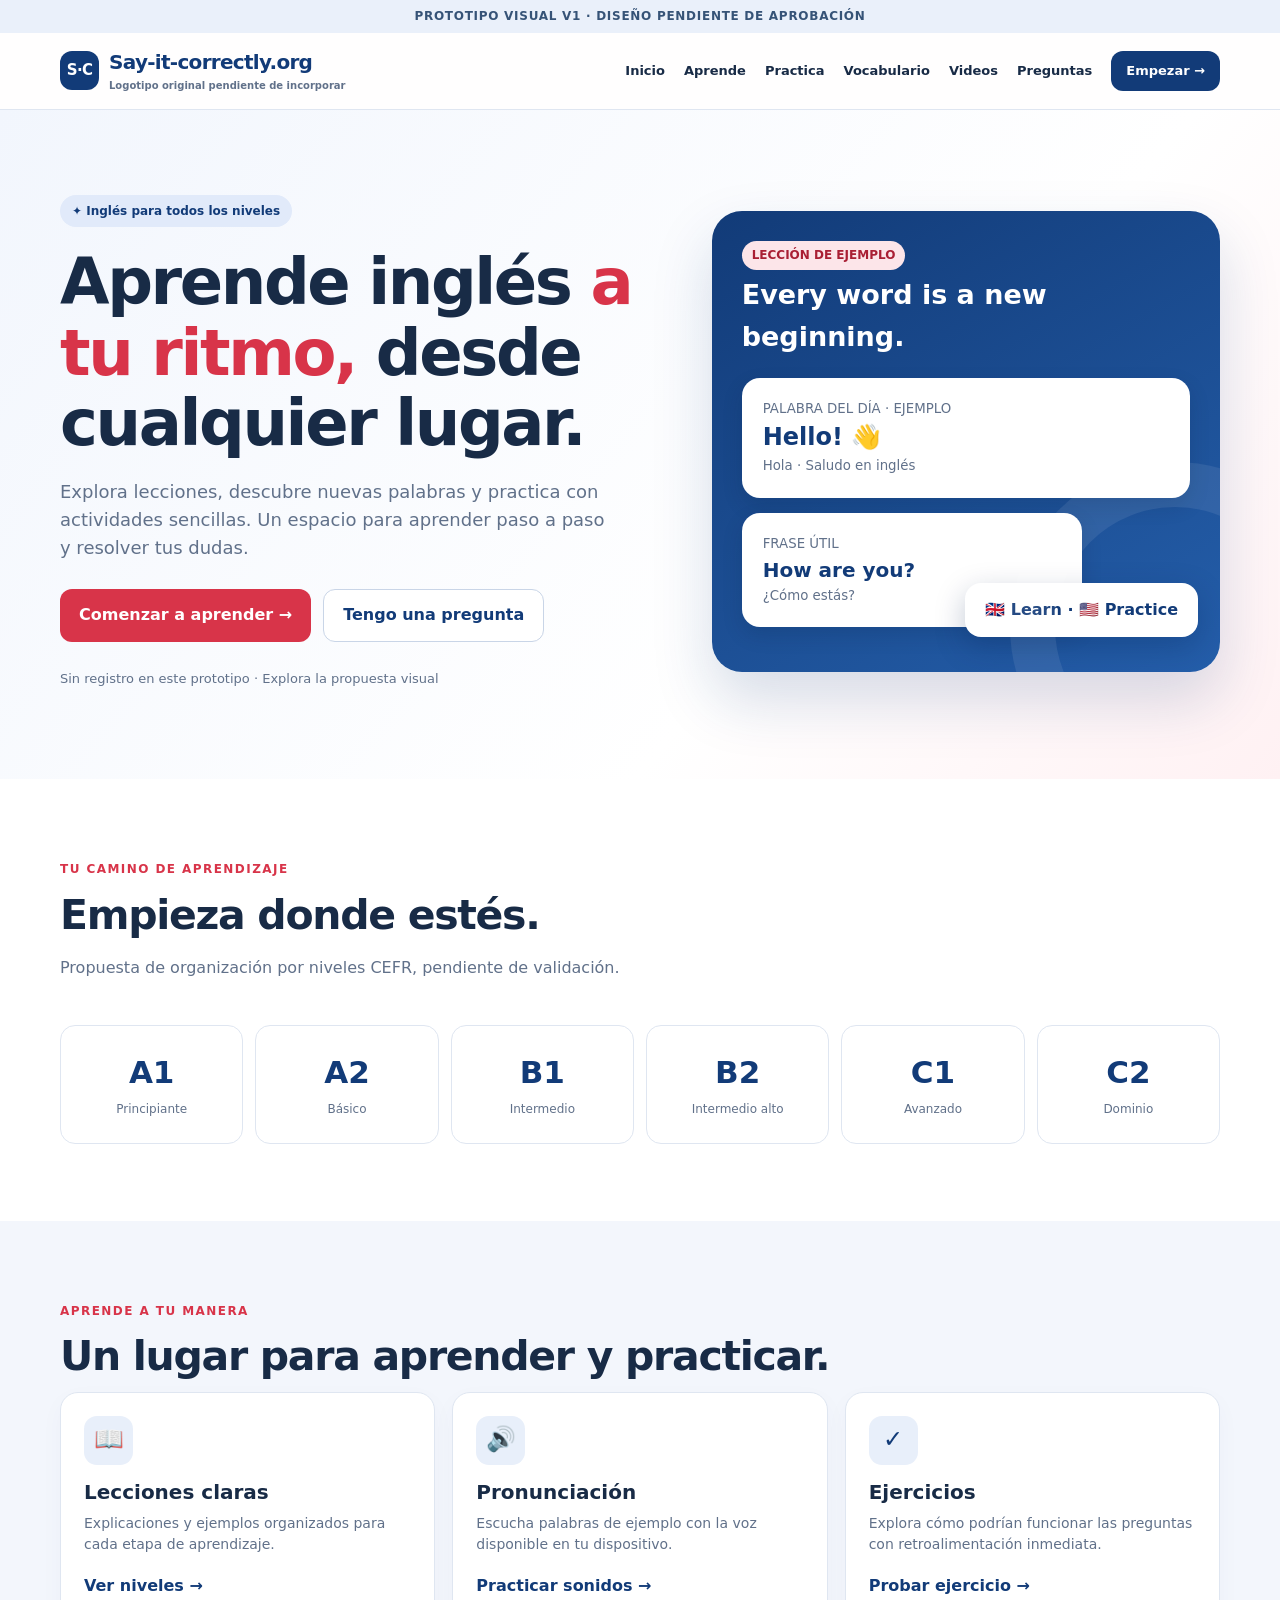
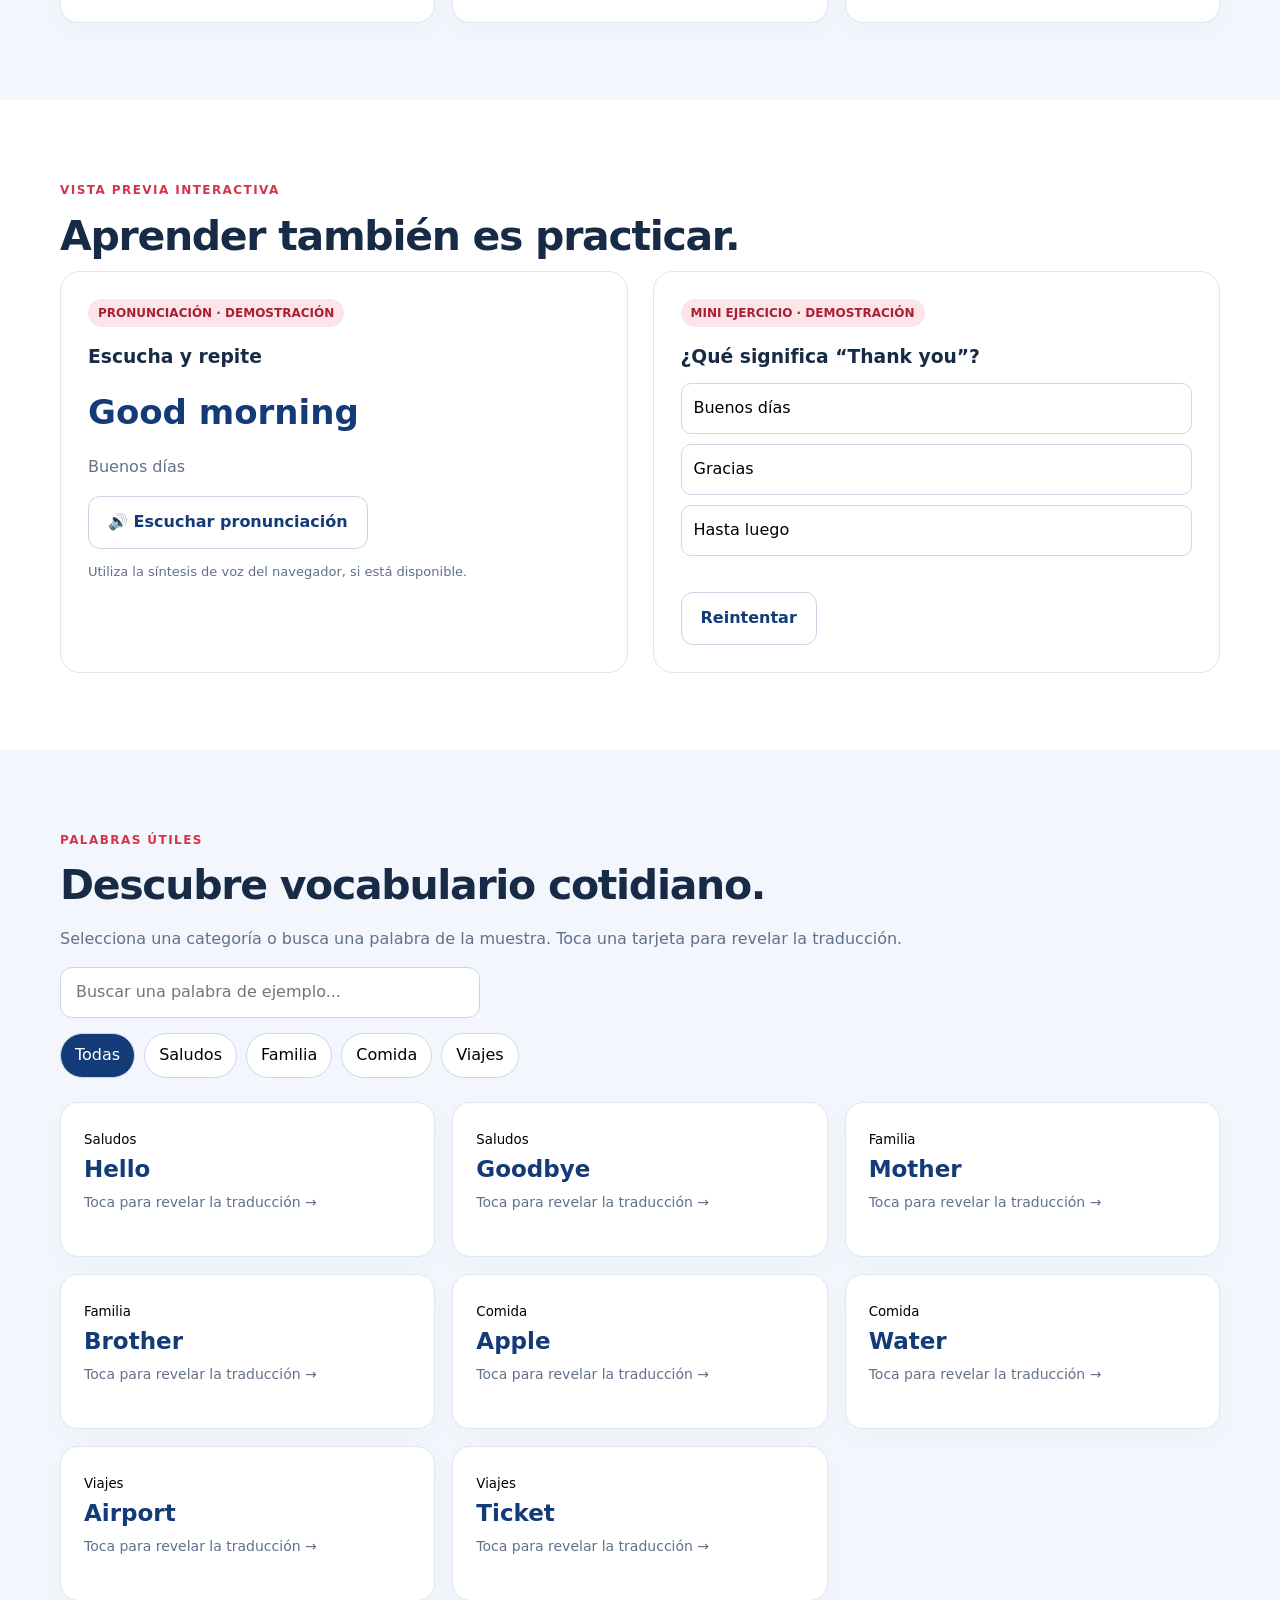
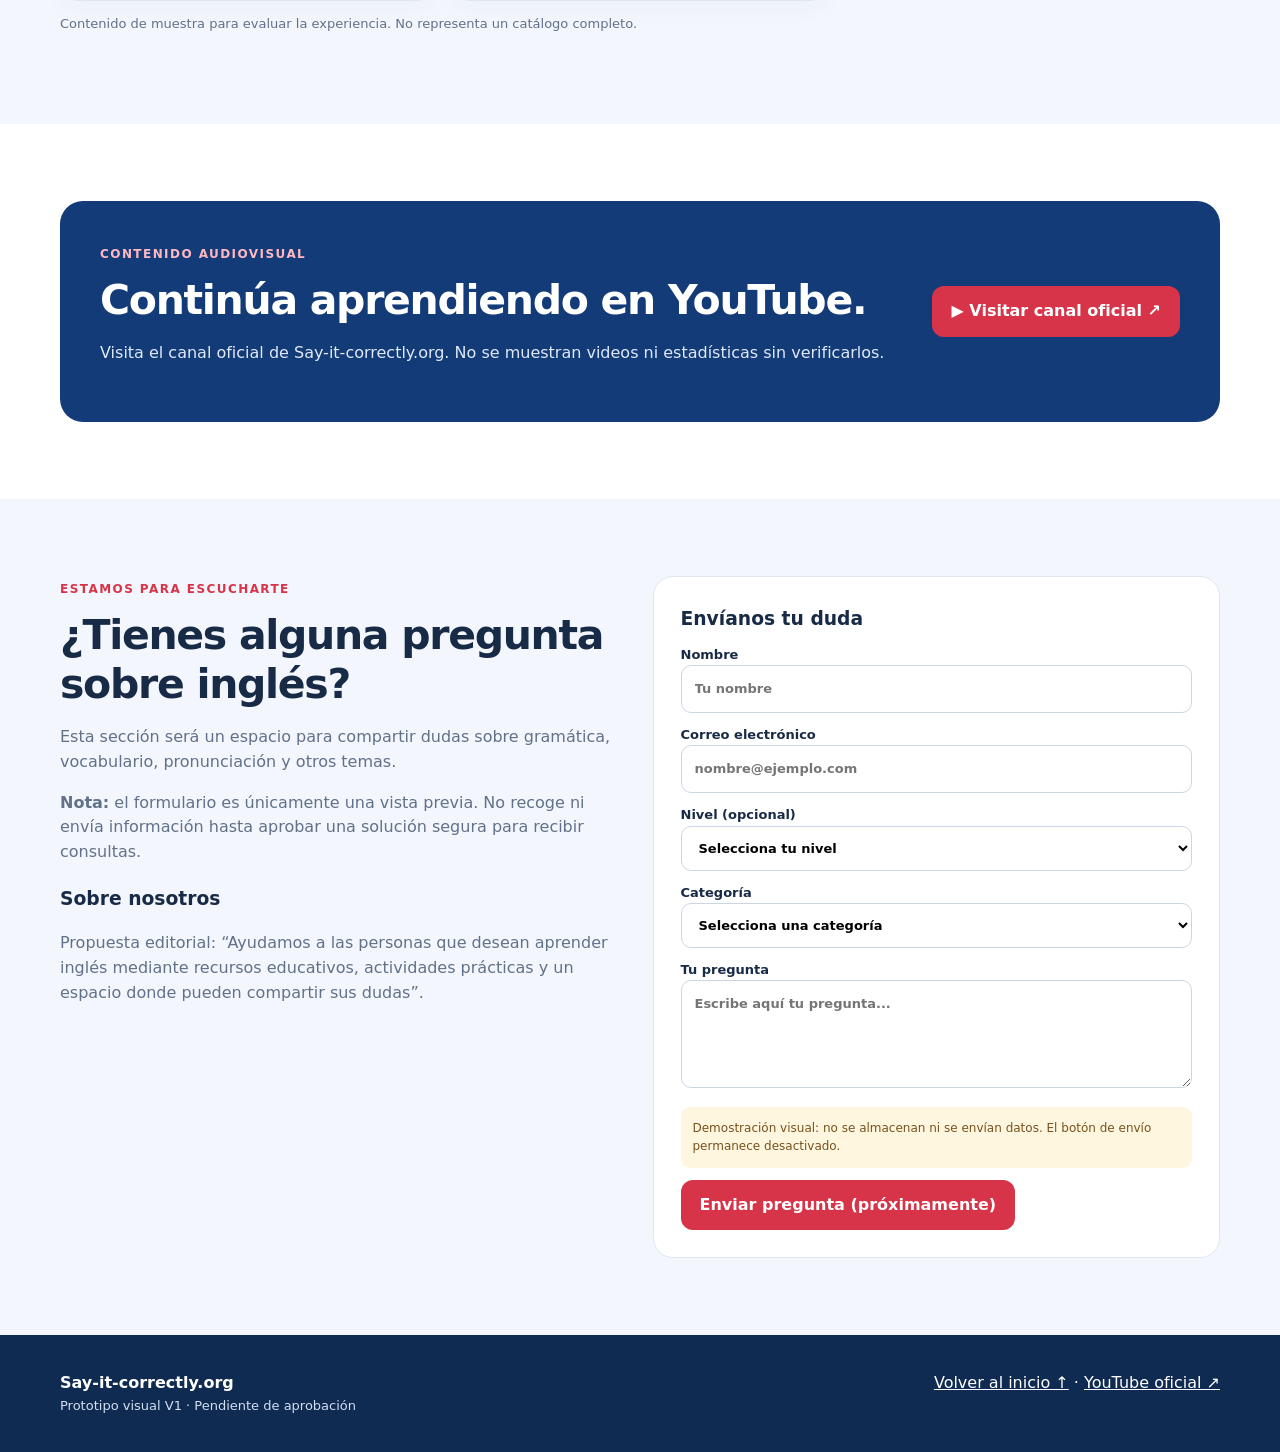
==== index.html @ 3b8f2fa4 "Propuesta PgWeb" ====
<!doctype html><html lang="es"><head><meta charset="utf-8"><meta name="viewport" content="width=device-width, initial-scale=1"><meta name="theme-color" content="#123b78"><title>Say-it-correctly.org | Propuesta visual V1</title><style>
:root{--blue:#123b78;--red:#d83449;--ink:#182b46;--muted:#61718a;--bg:#f3f6fc;--line:#dfe6f1}*{box-sizing:border-box}html{scroll-behavior:smooth}body{margin:0;font:16px/1.55 system-ui,-apple-system,Segoe UI,sans-serif;color:var(--ink);background:white}a{color:inherit}button,input,select,textarea{font:inherit}button,a,input,textarea,select{outline-offset:3px}.wrap{width:min(1160px,calc(100% - 36px));margin:auto}.top{background:#eaf0fa;color:#365377;text-align:center;padding:7px;font-size:12px;font-weight:700;letter-spacing:.06em}.header{position:sticky;top:0;background:#fffefef5;backdrop-filter:blur(14px);border-bottom:1px solid var(--line);z-index:20}.nav{display:flex;align-items:center;justify-content:space-between;gap:18px;min-height:76px}.brand{display:flex;align-items:center;gap:10px;text-decoration:none;font-size:20px;font-weight:850;color:var(--blue);letter-spacing:-.7px}.brandmark{width:39px;height:39px;background:var(--blue);border-radius:12px;color:white;display:grid;place-items:center;font-weight:900;font-size:15px}.brand small{display:block;font-size:10px;font-weight:600;color:var(--muted);letter-spacing:0}.links{display:flex;align-items:center;gap:19px}.links a{text-decoration:none;font-size:13px;font-weight:650}.links a:hover{color:var(--red)}.btn{display:inline-flex;justify-content:center;align-items:center;gap:8px;border:0;border-radius:12px;padding:13px 19px;font-weight:750;text-decoration:none;cursor:pointer;transition:transform .15s}.btn:hover{transform:translateY(-2px)}.primary{background:var(--red);color:#fff}.secondary{background:#fff;color:var(--blue);border:1px solid #c9d5e7}.navbtn{background:var(--blue);color:white;font-size:13px;padding:10px 15px}.menu{display:none;background:transparent;border:1px solid var(--line);border-radius:10px;padding:8px 12px}.hero{background:linear-gradient(130deg,#f2f6fd 0%,#fff 65%,#fff1f3 100%);padding:85px 0 90px}.hero-grid{display:grid;grid-template-columns:1.08fr .92fr;gap:55px;align-items:center}.eyebrow{display:inline-block;color:var(--blue);background:#e1eafa;padding:7px 12px;border-radius:100px;font-size:12px;font-weight:800}.hero h1{font-size:clamp(39px,5vw,65px);line-height:1.1;letter-spacing:-2.4px;margin:20px 0}.hero h1 span{color:var(--red)}.hero p{font-size:18px;color:var(--muted);max-width:550px}.actions{display:flex;gap:12px;flex-wrap:wrap;margin:27px 0}.tiny{color:var(--muted);font-size:13px}.illustration{position:relative;min-height:385px;background:linear-gradient(150deg,#123b78,#245eaa);border-radius:30px;padding:30px;box-shadow:0 28px 60px #123b782c;color:#fff;overflow:hidden}.illustration:after{content:'';position:absolute;width:240px;height:240px;border:45px solid #ffffff14;border-radius:50%;right:-120px;bottom:-120px}.illustration h2{font-size:27px;margin:4px 0 20px}.word{background:#fff;color:var(--ink);padding:21px;border-radius:18px;margin:15px 0;box-shadow:0 8px 20px #071a3526}.word b{font-size:24px;color:var(--blue)}.word small{display:block;color:var(--muted)}.pill{display:inline-block;background:#fce5e9;color:#a91f34;padding:5px 10px;border-radius:50px;font-size:12px;font-weight:800}.float{position:absolute;right:22px;bottom:35px;background:#fff;color:var(--blue);border-radius:16px;padding:15px 20px;font-weight:800;box-shadow:0 10px 30px #001e4e40}.section{padding:77px 0}.soft{background:var(--bg)}.section-head{display:flex;justify-content:space-between;gap:20px;align-items:end;margin-bottom:28px}.section h2{font-size:clamp(29px,3.5vw,41px);line-height:1.2;letter-spacing:-1.3px;margin:10px 0}.section p{color:var(--muted)}.kicker{color:var(--red);font-size:12px;letter-spacing:.12em;font-weight:850;text-transform:uppercase}.grid{display:grid;grid-template-columns:repeat(3,1fr);gap:17px}.card{background:#fff;border:1px solid var(--line);border-radius:18px;padding:23px;box-shadow:0 8px 25px #123b7808}.card h3{margin:12px 0 5px;font-size:20px}.card p{font-size:14px;margin:5px 0 18px}.icon{display:grid;place-items:center;background:#e8effa;color:var(--blue);font-size:24px;width:49px;height:49px;border-radius:13px}.card a{color:var(--blue);font-weight:800;text-decoration:none}.levels{display:grid;grid-template-columns:repeat(6,1fr);gap:12px}.level{background:#fff;border:1px solid var(--line);border-radius:15px;padding:22px 12px;text-align:center;text-decoration:none;transition:.2s}.level:hover{border-color:var(--blue);transform:translateY(-3px)}.level strong{display:block;font-size:31px;color:var(--blue)}.level span{font-size:12px;color:var(--muted)}.demo{display:grid;grid-template-columns:1fr 1fr;gap:25px}.panel{border:1px solid var(--line);border-radius:20px;padding:27px;background:white}.panel h3{margin:0 0 12px}.phrase{font-size:34px;font-weight:850;color:var(--blue);margin:15px 0 3px}.choices{display:grid;gap:10px}.choice{border:1px solid #cdd8e9;border-radius:10px;background:white;padding:12px;text-align:left;cursor:pointer}.choice:hover,.choice.selected{border-color:var(--blue);background:#edf3fd}.feedback{min-height:24px;font-size:14px;font-weight:700;margin-top:12px}.search{width:min(420px,100%);padding:12px 15px;border:1px solid #cbd6e5;border-radius:12px}.topics{display:flex;flex-wrap:wrap;gap:9px;margin:15px 0 24px}.chip{border:1px solid #ccd8e9;background:white;border-radius:100px;padding:9px 14px;cursor:pointer}.chip.active{background:var(--blue);color:#fff}.flash{cursor:pointer;min-height:155px}.flash strong{font-size:23px;color:var(--blue)}.banner{background:var(--blue);color:white;border-radius:23px;padding:40px;display:flex;justify-content:space-between;align-items:center;gap:30px}.banner p{color:#e0e9f8}.form{display:grid;gap:12px}.form input,.form select,.form textarea{width:100%;padding:13px;border:1px solid #cbd6e5;border-radius:10px;background:white}.form label{font-size:13px;font-weight:750}.form .btn{justify-self:start}.note{font-size:12px;color:#76521d;background:#fff6df;padding:12px;border-radius:9px}.footer{background:#102b52;color:white;padding:36px 0}.footer a{color:white}.footer .wrap{display:flex;justify-content:space-between;gap:20px;flex-wrap:wrap}.hidden{display:none!important}@media(max-width:900px){.links{display:none;position:absolute;top:100%;left:0;right:0;background:white;box-shadow:0 15px 30px #123b7818;padding:20px;flex-direction:column;align-items:stretch}.links.open{display:flex}.menu{display:block}.hero-grid{grid-template-columns:1fr}.illustration{max-width:560px;width:100%;margin:auto}.levels{grid-template-columns:repeat(3,1fr)}.grid{grid-template-columns:repeat(2,1fr)}}@media(max-width:600px){.brand{font-size:17px}.hero{padding:45px 0}.hero h1{letter-spacing:-1.5px}.illustration{min-height:330px}.grid,.demo{grid-template-columns:1fr}.levels{grid-template-columns:repeat(2,1fr)}.section{padding:52px 0}.section-head{display:block}.banner{display:block;padding:26px}.float{bottom:14px;right:12px}.actions .btn{width:100%}}@media(prefers-reduced-motion:reduce){html{scroll-behavior:auto}*{transition:none!important}}
</style></head><body><div class="top">PROTOTIPO VISUAL V1 · DISEÑO PENDIENTE DE APROBACIÓN</div><header class="header"><nav class="wrap nav" aria-label="Navegación principal"><a class="brand" href="#inicio"><span class="brandmark" aria-hidden="true">S·C</span><span>Say-it-correctly.org<small>Logotipo original pendiente de incorporar</small></span></a><button class="menu" id="menu" aria-expanded="false" aria-controls="links">☰ Menú</button><div class="links" id="links"><a href="#inicio">Inicio</a><a href="#aprender">Aprende</a><a href="#practicar">Practica</a><a href="#vocabulario">Vocabulario</a><a href="#videos">Videos</a><a href="#preguntas">Preguntas</a><a class="btn navbtn" href="#aprender">Empezar →</a></div></nav></header><main><section class="hero" id="inicio"><div class="wrap hero-grid"><div><span class="eyebrow">✦ Inglés para todos los niveles</span><h1>Aprende inglés <span>a tu ritmo,</span> desde cualquier lugar.</h1><p>Explora lecciones, descubre nuevas palabras y practica con actividades sencillas. Un espacio para aprender paso a paso y resolver tus dudas.</p><div class="actions"><a class="btn primary" href="#aprender">Comenzar a aprender →</a><a class="btn secondary" href="#preguntas">Tengo una pregunta</a></div><div class="tiny">Sin registro en este prototipo · Explora la propuesta visual</div></div><div class="illustration" aria-label="Ilustración conceptual de una lección de inglés"><span class="pill">LECCIÓN DE EJEMPLO</span><h2>Every word is a new beginning.</h2><div class="word"><small>PALABRA DEL DÍA · EJEMPLO</small><b>Hello! 👋</b><small>Hola · Saludo en inglés</small></div><div class="word" style="max-width:76%"><small>FRASE ÚTIL</small><b style="font-size:20px">How are you?</b><small>¿Cómo estás?</small></div><div class="float">🇬🇧 Learn · 🇺🇸 Practice</div></div></div></section><section class="section" id="aprender"><div class="wrap"><span class="kicker">Tu camino de aprendizaje</span><div class="section-head"><div><h2>Empieza donde estés.</h2><p>Propuesta de organización por niveles CEFR, pendiente de validación.</p></div></div><div class="levels"><a class="level" href="#practicar"><strong>A1</strong><span>Principiante</span></a><a class="level" href="#practicar"><strong>A2</strong><span>Básico</span></a><a class="level" href="#practicar"><strong>B1</strong><span>Intermedio</span></a><a class="level" href="#practicar"><strong>B2</strong><span>Intermedio alto</span></a><a class="level" href="#practicar"><strong>C1</strong><span>Avanzado</span></a><a class="level" href="#practicar"><strong>C2</strong><span>Dominio</span></a></div></div></section><section class="section soft"><div class="wrap"><span class="kicker">Aprende a tu manera</span><h2>Un lugar para aprender y practicar.</h2><div class="grid"><article class="card"><span class="icon">📖</span><h3>Lecciones claras</h3><p>Explicaciones y ejemplos organizados para cada etapa de aprendizaje.</p><a href="#aprender">Ver niveles →</a></article><article class="card"><span class="icon">🔊</span><h3>Pronunciación</h3><p>Escucha palabras de ejemplo con la voz disponible en tu dispositivo.</p><a href="#practicar">Practicar sonidos →</a></article><article class="card"><span class="icon">✓</span><h3>Ejercicios</h3><p>Explora cómo podrían funcionar las preguntas con retroalimentación inmediata.</p><a href="#practicar">Probar ejercicio →</a></article></div></div></section><section class="section" id="practicar"><div class="wrap"><span class="kicker">Vista previa interactiva</span><h2>Aprender también es practicar.</h2><div class="demo"><div class="panel"><span class="pill">PRONUNCIACIÓN · DEMOSTRACIÓN</span><h3 style="margin-top:15px">Escucha y repite</h3><div class="phrase">Good morning</div><p>Buenos días</p><button class="btn secondary" id="speak" type="button">🔊 Escuchar pronunciación</button><p class="tiny" id="audio-status" role="status">Utiliza la síntesis de voz del navegador, si está disponible.</p></div><div class="panel"><span class="pill">MINI EJERCICIO · DEMOSTRACIÓN</span><h3 style="margin-top:15px">¿Qué significa “Thank you”?</h3><div class="choices" id="choices"><button class="choice" data-ok="false">Buenos días</button><button class="choice" data-ok="true">Gracias</button><button class="choice" data-ok="false">Hasta luego</button></div><div class="feedback" id="feedback" role="status" aria-live="polite"></div><button class="btn secondary" id="reset" type="button">Reintentar</button></div></div></div></section><section class="section soft" id="vocabulario"><div class="wrap"><span class="kicker">Palabras útiles</span><h2>Descubre vocabulario cotidiano.</h2><p>Selecciona una categoría o busca una palabra de la muestra. Toca una tarjeta para revelar la traducción.</p><input class="search" id="search" type="search" placeholder="Buscar una palabra de ejemplo..." aria-label="Buscar vocabulario"><div class="topics" id="topics"><button class="chip active" data-topic="all">Todas</button><button class="chip" data-topic="Saludos">Saludos</button><button class="chip" data-topic="Familia">Familia</button><button class="chip" data-topic="Comida">Comida</button><button class="chip" data-topic="Viajes">Viajes</button></div><div class="grid" id="flashcards"></div><p class="tiny">Contenido de muestra para evaluar la experiencia. No representa un catálogo completo.</p></div></section><section class="section" id="videos"><div class="wrap"><div class="banner"><div><span class="kicker" style="color:#ffb8c2">CONTENIDO AUDIOVISUAL</span><h2>Continúa aprendiendo en YouTube.</h2><p>Visita el canal oficial de Say-it-correctly.org. No se muestran videos ni estadísticas sin verificarlos.</p></div><a class="btn primary" href="https://www.youtube.com/channel/UCiMPTJ-R4Ht3DwohQhuKg0g" target="_blank" rel="noopener noreferrer">▶ Visitar canal oficial ↗</a></div></div></section><section class="section soft" id="preguntas"><div class="wrap demo"><div><span class="kicker">Estamos para escucharte</span><h2>¿Tienes alguna pregunta sobre inglés?</h2><p>Esta sección será un espacio para compartir dudas sobre gramática, vocabulario, pronunciación y otros temas.</p><p><strong>Nota:</strong> el formulario es únicamente una vista previa. No recoge ni envía información hasta aprobar una solución segura para recibir consultas.</p><h3>Sobre nosotros</h3><p>Propuesta editorial: “Ayudamos a las personas que desean aprender inglés mediante recursos educativos, actividades prácticas y un espacio donde pueden compartir sus dudas”.</p></div><div class="panel"><h3>Envíanos tu duda</h3><form class="form" id="question-form"><label>Nombre<input placeholder="Tu nombre" autocomplete="name" required></label><label>Correo electrónico<input type="email" placeholder="nombre@ejemplo.com" autocomplete="email" required></label><label>Nivel (opcional)<select><option value="">Selecciona tu nivel</option><option>A1</option><option>A2</option><option>B1</option><option>B2</option><option>C1</option><option>C2</option><option>No lo sé</option></select></label><label>Categoría<select required><option value="">Selecciona una categoría</option><option>Gramática</option><option>Pronunciación</option><option>Vocabulario</option><option>Otro</option></select></label><label>Tu pregunta<textarea rows="4" placeholder="Escribe aquí tu pregunta..." required></textarea></label><div class="note" role="note">Demostración visual: no se almacenan ni se envían datos. El botón de envío permanece desactivado.</div><button class="btn primary" disabled type="button" title="Disponible en una fase posterior">Enviar pregunta (próximamente)</button></form></div></div></section></main><footer class="footer"><div class="wrap"><div><strong>Say-it-correctly.org</strong><div class="tiny" style="color:#d2dff2">Prototipo visual V1 · Pendiente de aprobación</div></div><div><a href="#inicio">Volver al inicio ↑</a> · <a href="https://www.youtube.com/channel/UCiMPTJ-R4Ht3DwohQhuKg0g" target="_blank" rel="noopener noreferrer">YouTube oficial ↗</a></div></div></footer><script>
const menu=document.getElementById('menu'),links=document.getElementById('links');menu.addEventListener('click',()=>{const open=links.classList.toggle('open');menu.setAttribute('aria-expanded',String(open))});links.querySelectorAll('a').forEach(a=>a.addEventListener('click',()=>{links.classList.remove('open');menu.setAttribute('aria-expanded','false')}));document.getElementById('speak').addEventListener('click',()=>{const status=document.getElementById('audio-status');if(!('speechSynthesis'in window)){status.textContent='Este navegador no admite síntesis de voz.';return}speechSynthesis.cancel();const u=new SpeechSynthesisUtterance('Good morning');u.lang='en-US';u.rate=.85;u.onerror=()=>status.textContent='No se pudo reproducir el audio en este dispositivo.';speechSynthesis.speak(u);status.textContent='Reproduciendo con la voz disponible del dispositivo (la calidad puede variar).'});const feedback=document.getElementById('feedback'),choices=[...document.querySelectorAll('.choice')];choices.forEach(b=>b.addEventListener('click',()=>{choices.forEach(x=>{x.classList.toggle('selected',x===b);x.disabled=true});feedback.textContent=b.dataset.ok==='true'?'✓ Correcto. “Thank you” significa “Gracias”.':'No es correcto. “Thank you” significa “Gracias”.'}));document.getElementById('reset').addEventListener('click',()=>{choices.forEach(b=>{b.disabled=false;b.classList.remove('selected')});feedback.textContent=''});const words=[{en:'Hello',es:'Hola',topic:'Saludos',ex:'Hello, Anna!'},{en:'Goodbye',es:'Adiós',topic:'Saludos',ex:'Goodbye, see you!'},{en:'Mother',es:'Madre',topic:'Familia',ex:'My mother is kind.'},{en:'Brother',es:'Hermano',topic:'Familia',ex:'My brother is here.'},{en:'Apple',es:'Manzana',topic:'Comida',ex:'I eat an apple.'},{en:'Water',es:'Agua',topic:'Comida',ex:'I drink water.'},{en:'Airport',es:'Aeropuerto',topic:'Viajes',ex:'Where is the airport?'},{en:'Ticket',es:'Boleto / billete',topic:'Viajes',ex:'I have a ticket.'}];let topic='all';const container=document.getElementById('flashcards'),search=document.getElementById('search');function render(){const q=search.value.trim().toLowerCase();const items=words.filter(w=>(topic==='all'||w.topic===topic)&&[w.en,w.es,w.topic].some(s=>s.toLowerCase().includes(q)));container.replaceChildren();if(!items.length){const p=document.createElement('p');p.textContent='No hay resultados en esta muestra.';container.append(p);return}items.forEach(w=>{const b=document.createElement('button');b.className='card flash';b.type='button';b.style.textAlign='left';b.setAttribute('aria-label',`Mostrar traducción de ${w.en}`);let revealed=false;function update(){b.replaceChildren();const small=document.createElement('small');small.textContent=w.topic;const strong=document.createElement('strong');strong.style.display='block';strong.textContent=revealed?w.es:w.en;const p=document.createElement('p');p.textContent=revealed?`Ejemplo: ${w.ex}`:'Toca para revelar la traducción →';b.append(small,strong,p);b.setAttribute('aria-label',revealed?`Mostrar palabra inglesa de ${w.es}`:`Mostrar traducción de ${w.en}`)}b.addEventListener('click',()=>{revealed=!revealed;update()});update();container.append(b)})}document.querySelectorAll('.chip').forEach(b=>b.addEventListener('click',()=>{document.querySelectorAll('.chip').forEach(c=>c.classList.remove('active'));b.classList.add('active');topic=b.dataset.topic;render()}));search.addEventListener('input',render);render();document.getElementById('question-form').addEventListener('submit',e=>e.preventDefault());
</script></body></html>
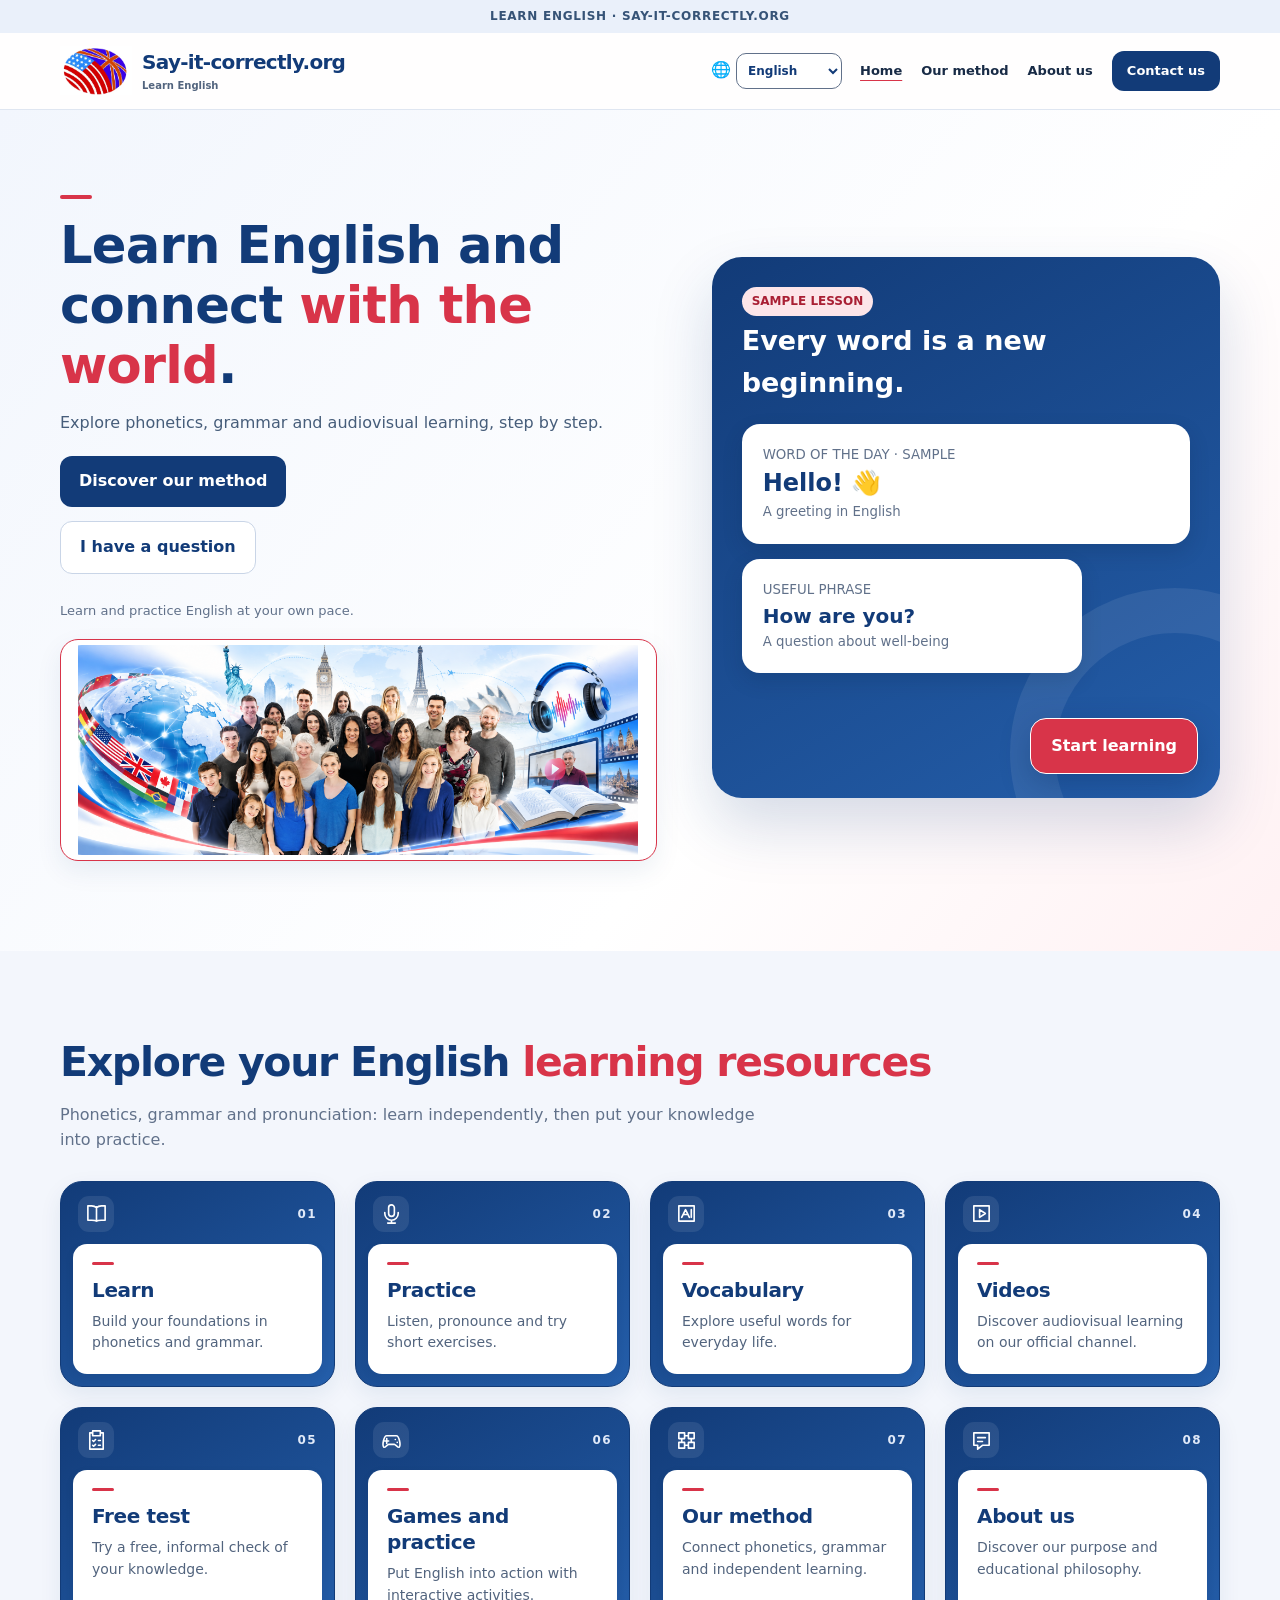
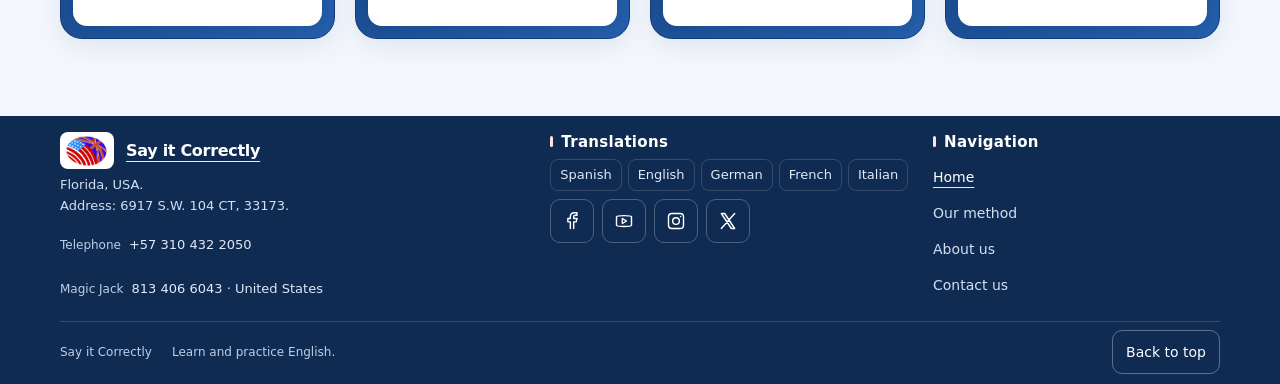
==== commit 165f7b0b: "Deploy: Say it Correctly - sitio web multipagina 2026" ====
--- a/index.html
+++ b/index.html
@@ -1,5 +1 @@
-<!doctype html><html lang="es"><head><meta charset="utf-8"><meta name="viewport" content="width=device-width, initial-scale=1"><meta name="theme-color" content="#123b78"><title>Say-it-correctly.org | Propuesta visual V1</title><style>
-:root{--blue:#123b78;--red:#d83449;--ink:#182b46;--muted:#61718a;--bg:#f3f6fc;--line:#dfe6f1}*{box-sizing:border-box}html{scroll-behavior:smooth}body{margin:0;font:16px/1.55 system-ui,-apple-system,Segoe UI,sans-serif;color:var(--ink);background:white}a{color:inherit}button,input,select,textarea{font:inherit}button,a,input,textarea,select{outline-offset:3px}.wrap{width:min(1160px,calc(100% - 36px));margin:auto}.top{background:#eaf0fa;color:#365377;text-align:center;padding:7px;font-size:12px;font-weight:700;letter-spacing:.06em}.header{position:sticky;top:0;background:#fffefef5;backdrop-filter:blur(14px);border-bottom:1px solid var(--line);z-index:20}.nav{display:flex;align-items:center;justify-content:space-between;gap:18px;min-height:76px}.brand{display:flex;align-items:center;gap:10px;text-decoration:none;font-size:20px;font-weight:850;color:var(--blue);letter-spacing:-.7px}.brandmark{width:39px;height:39px;background:var(--blue);border-radius:12px;color:white;display:grid;place-items:center;font-weight:900;font-size:15px}.brand small{display:block;font-size:10px;font-weight:600;color:var(--muted);letter-spacing:0}.links{display:flex;align-items:center;gap:19px}.links a{text-decoration:none;font-size:13px;font-weight:650}.links a:hover{color:var(--red)}.btn{display:inline-flex;justify-content:center;align-items:center;gap:8px;border:0;border-radius:12px;padding:13px 19px;font-weight:750;text-decoration:none;cursor:pointer;transition:transform .15s}.btn:hover{transform:translateY(-2px)}.primary{background:var(--red);color:#fff}.secondary{background:#fff;color:var(--blue);border:1px solid #c9d5e7}.navbtn{background:var(--blue);color:white;font-size:13px;padding:10px 15px}.menu{display:none;background:transparent;border:1px solid var(--line);border-radius:10px;padding:8px 12px}.hero{background:linear-gradient(130deg,#f2f6fd 0%,#fff 65%,#fff1f3 100%);padding:85px 0 90px}.hero-grid{display:grid;grid-template-columns:1.08fr .92fr;gap:55px;align-items:center}.eyebrow{display:inline-block;color:var(--blue);background:#e1eafa;padding:7px 12px;border-radius:100px;font-size:12px;font-weight:800}.hero h1{font-size:clamp(39px,5vw,65px);line-height:1.1;letter-spacing:-2.4px;margin:20px 0}.hero h1 span{color:var(--red)}.hero p{font-size:18px;color:var(--muted);max-width:550px}.actions{display:flex;gap:12px;flex-wrap:wrap;margin:27px 0}.tiny{color:var(--muted);font-size:13px}.illustration{position:relative;min-height:385px;background:linear-gradient(150deg,#123b78,#245eaa);border-radius:30px;padding:30px;box-shadow:0 28px 60px #123b782c;color:#fff;overflow:hidden}.illustration:after{content:'';position:absolute;width:240px;height:240px;border:45px solid #ffffff14;border-radius:50%;right:-120px;bottom:-120px}.illustration h2{font-size:27px;margin:4px 0 20px}.word{background:#fff;color:var(--ink);padding:21px;border-radius:18px;margin:15px 0;box-shadow:0 8px 20px #071a3526}.word b{font-size:24px;color:var(--blue)}.word small{display:block;color:var(--muted)}.pill{display:inline-block;background:#fce5e9;color:#a91f34;padding:5px 10px;border-radius:50px;font-size:12px;font-weight:800}.float{position:absolute;right:22px;bottom:35px;background:#fff;color:var(--blue);border-radius:16px;padding:15px 20px;font-weight:800;box-shadow:0 10px 30px #001e4e40}.section{padding:77px 0}.soft{background:var(--bg)}.section-head{display:flex;justify-content:space-between;gap:20px;align-items:end;margin-bottom:28px}.section h2{font-size:clamp(29px,3.5vw,41px);line-height:1.2;letter-spacing:-1.3px;margin:10px 0}.section p{color:var(--muted)}.kicker{color:var(--red);font-size:12px;letter-spacing:.12em;font-weight:850;text-transform:uppercase}.grid{display:grid;grid-template-columns:repeat(3,1fr);gap:17px}.card{background:#fff;border:1px solid var(--line);border-radius:18px;padding:23px;box-shadow:0 8px 25px #123b7808}.card h3{margin:12px 0 5px;font-size:20px}.card p{font-size:14px;margin:5px 0 18px}.icon{display:grid;place-items:center;background:#e8effa;color:var(--blue);font-size:24px;width:49px;height:49px;border-radius:13px}.card a{color:var(--blue);font-weight:800;text-decoration:none}.levels{display:grid;grid-template-columns:repeat(6,1fr);gap:12px}.level{background:#fff;border:1px solid var(--line);border-radius:15px;padding:22px 12px;text-align:center;text-decoration:none;transition:.2s}.level:hover{border-color:var(--blue);transform:translateY(-3px)}.level strong{display:block;font-size:31px;color:var(--blue)}.level span{font-size:12px;color:var(--muted)}.demo{display:grid;grid-template-columns:1fr 1fr;gap:25px}.panel{border:1px solid var(--line);border-radius:20px;padding:27px;background:white}.panel h3{margin:0 0 12px}.phrase{font-size:34px;font-weight:850;color:var(--blue);margin:15px 0 3px}.choices{display:grid;gap:10px}.choice{border:1px solid #cdd8e9;border-radius:10px;background:white;padding:12px;text-align:left;cursor:pointer}.choice:hover,.choice.selected{border-color:var(--blue);background:#edf3fd}.feedback{min-height:24px;font-size:14px;font-weight:700;margin-top:12px}.search{width:min(420px,100%);padding:12px 15px;border:1px solid #cbd6e5;border-radius:12px}.topics{display:flex;flex-wrap:wrap;gap:9px;margin:15px 0 24px}.chip{border:1px solid #ccd8e9;background:white;border-radius:100px;padding:9px 14px;cursor:pointer}.chip.active{background:var(--blue);color:#fff}.flash{cursor:pointer;min-height:155px}.flash strong{font-size:23px;color:var(--blue)}.banner{background:var(--blue);color:white;border-radius:23px;padding:40px;display:flex;justify-content:space-between;align-items:center;gap:30px}.banner p{color:#e0e9f8}.form{display:grid;gap:12px}.form input,.form select,.form textarea{width:100%;padding:13px;border:1px solid #cbd6e5;border-radius:10px;background:white}.form label{font-size:13px;font-weight:750}.form .btn{justify-self:start}.note{font-size:12px;color:#76521d;background:#fff6df;padding:12px;border-radius:9px}.footer{background:#102b52;color:white;padding:36px 0}.footer a{color:white}.footer .wrap{display:flex;justify-content:space-between;gap:20px;flex-wrap:wrap}.hidden{display:none!important}@media(max-width:900px){.links{display:none;position:absolute;top:100%;left:0;right:0;background:white;box-shadow:0 15px 30px #123b7818;padding:20px;flex-direction:column;align-items:stretch}.links.open{display:flex}.menu{display:block}.hero-grid{grid-template-columns:1fr}.illustration{max-width:560px;width:100%;margin:auto}.levels{grid-template-columns:repeat(3,1fr)}.grid{grid-template-columns:repeat(2,1fr)}}@media(max-width:600px){.brand{font-size:17px}.hero{padding:45px 0}.hero h1{letter-spacing:-1.5px}.illustration{min-height:330px}.grid,.demo{grid-template-columns:1fr}.levels{grid-template-columns:repeat(2,1fr)}.section{padding:52px 0}.section-head{display:block}.banner{display:block;padding:26px}.float{bottom:14px;right:12px}.actions .btn{width:100%}}@media(prefers-reduced-motion:reduce){html{scroll-behavior:auto}*{transition:none!important}}
-</style></head><body><div class="top">PROTOTIPO VISUAL V1 · DISEÑO PENDIENTE DE APROBACIÓN</div><header class="header"><nav class="wrap nav" aria-label="Navegación principal"><a class="brand" href="#inicio"><span class="brandmark" aria-hidden="true">S·C</span><span>Say-it-correctly.org<small>Logotipo original pendiente de incorporar</small></span></a><button class="menu" id="menu" aria-expanded="false" aria-controls="links">☰ Menú</button><div class="links" id="links"><a href="#inicio">Inicio</a><a href="#aprender">Aprende</a><a href="#practicar">Practica</a><a href="#vocabulario">Vocabulario</a><a href="#videos">Videos</a><a href="#preguntas">Preguntas</a><a class="btn navbtn" href="#aprender">Empezar →</a></div></nav></header><main><section class="hero" id="inicio"><div class="wrap hero-grid"><div><span class="eyebrow">✦ Inglés para todos los niveles</span><h1>Aprende inglés <span>a tu ritmo,</span> desde cualquier lugar.</h1><p>Explora lecciones, descubre nuevas palabras y practica con actividades sencillas. Un espacio para aprender paso a paso y resolver tus dudas.</p><div class="actions"><a class="btn primary" href="#aprender">Comenzar a aprender →</a><a class="btn secondary" href="#preguntas">Tengo una pregunta</a></div><div class="tiny">Sin registro en este prototipo · Explora la propuesta visual</div></div><div class="illustration" aria-label="Ilustración conceptual de una lección de inglés"><span class="pill">LECCIÓN DE EJEMPLO</span><h2>Every word is a new beginning.</h2><div class="word"><small>PALABRA DEL DÍA · EJEMPLO</small><b>Hello! 👋</b><small>Hola · Saludo en inglés</small></div><div class="word" style="max-width:76%"><small>FRASE ÚTIL</small><b style="font-size:20px">How are you?</b><small>¿Cómo estás?</small></div><div class="float">🇬🇧 Learn · 🇺🇸 Practice</div></div></div></section><section class="section" id="aprender"><div class="wrap"><span class="kicker">Tu camino de aprendizaje</span><div class="section-head"><div><h2>Empieza donde estés.</h2><p>Propuesta de organización por niveles CEFR, pendiente de validación.</p></div></div><div class="levels"><a class="level" href="#practicar"><strong>A1</strong><span>Principiante</span></a><a class="level" href="#practicar"><strong>A2</strong><span>Básico</span></a><a class="level" href="#practicar"><strong>B1</strong><span>Intermedio</span></a><a class="level" href="#practicar"><strong>B2</strong><span>Intermedio alto</span></a><a class="level" href="#practicar"><strong>C1</strong><span>Avanzado</span></a><a class="level" href="#practicar"><strong>C2</strong><span>Dominio</span></a></div></div></section><section class="section soft"><div class="wrap"><span class="kicker">Aprende a tu manera</span><h2>Un lugar para aprender y practicar.</h2><div class="grid"><article class="card"><span class="icon">📖</span><h3>Lecciones claras</h3><p>Explicaciones y ejemplos organizados para cada etapa de aprendizaje.</p><a href="#aprender">Ver niveles →</a></article><article class="card"><span class="icon">🔊</span><h3>Pronunciación</h3><p>Escucha palabras de ejemplo con la voz disponible en tu dispositivo.</p><a href="#practicar">Practicar sonidos →</a></article><article class="card"><span class="icon">✓</span><h3>Ejercicios</h3><p>Explora cómo podrían funcionar las preguntas con retroalimentación inmediata.</p><a href="#practicar">Probar ejercicio →</a></article></div></div></section><section class="section" id="practicar"><div class="wrap"><span class="kicker">Vista previa interactiva</span><h2>Aprender también es practicar.</h2><div class="demo"><div class="panel"><span class="pill">PRONUNCIACIÓN · DEMOSTRACIÓN</span><h3 style="margin-top:15px">Escucha y repite</h3><div class="phrase">Good morning</div><p>Buenos días</p><button class="btn secondary" id="speak" type="button">🔊 Escuchar pronunciación</button><p class="tiny" id="audio-status" role="status">Utiliza la síntesis de voz del navegador, si está disponible.</p></div><div class="panel"><span class="pill">MINI EJERCICIO · DEMOSTRACIÓN</span><h3 style="margin-top:15px">¿Qué significa “Thank you”?</h3><div class="choices" id="choices"><button class="choice" data-ok="false">Buenos días</button><button class="choice" data-ok="true">Gracias</button><button class="choice" data-ok="false">Hasta luego</button></div><div class="feedback" id="feedback" role="status" aria-live="polite"></div><button class="btn secondary" id="reset" type="button">Reintentar</button></div></div></div></section><section class="section soft" id="vocabulario"><div class="wrap"><span class="kicker">Palabras útiles</span><h2>Descubre vocabulario cotidiano.</h2><p>Selecciona una categoría o busca una palabra de la muestra. Toca una tarjeta para revelar la traducción.</p><input class="search" id="search" type="search" placeholder="Buscar una palabra de ejemplo..." aria-label="Buscar vocabulario"><div class="topics" id="topics"><button class="chip active" data-topic="all">Todas</button><button class="chip" data-topic="Saludos">Saludos</button><button class="chip" data-topic="Familia">Familia</button><button class="chip" data-topic="Comida">Comida</button><button class="chip" data-topic="Viajes">Viajes</button></div><div class="grid" id="flashcards"></div><p class="tiny">Contenido de muestra para evaluar la experiencia. No representa un catálogo completo.</p></div></section><section class="section" id="videos"><div class="wrap"><div class="banner"><div><span class="kicker" style="color:#ffb8c2">CONTENIDO AUDIOVISUAL</span><h2>Continúa aprendiendo en YouTube.</h2><p>Visita el canal oficial de Say-it-correctly.org. No se muestran videos ni estadísticas sin verificarlos.</p></div><a class="btn primary" href="https://www.youtube.com/channel/UCiMPTJ-R4Ht3DwohQhuKg0g" target="_blank" rel="noopener noreferrer">▶ Visitar canal oficial ↗</a></div></div></section><section class="section soft" id="preguntas"><div class="wrap demo"><div><span class="kicker">Estamos para escucharte</span><h2>¿Tienes alguna pregunta sobre inglés?</h2><p>Esta sección será un espacio para compartir dudas sobre gramática, vocabulario, pronunciación y otros temas.</p><p><strong>Nota:</strong> el formulario es únicamente una vista previa. No recoge ni envía información hasta aprobar una solución segura para recibir consultas.</p><h3>Sobre nosotros</h3><p>Propuesta editorial: “Ayudamos a las personas que desean aprender inglés mediante recursos educativos, actividades prácticas y un espacio donde pueden compartir sus dudas”.</p></div><div class="panel"><h3>Envíanos tu duda</h3><form class="form" id="question-form"><label>Nombre<input placeholder="Tu nombre" autocomplete="name" required></label><label>Correo electrónico<input type="email" placeholder="nombre@ejemplo.com" autocomplete="email" required></label><label>Nivel (opcional)<select><option value="">Selecciona tu nivel</option><option>A1</option><option>A2</option><option>B1</option><option>B2</option><option>C1</option><option>C2</option><option>No lo sé</option></select></label><label>Categoría<select required><option value="">Selecciona una categoría</option><option>Gramática</option><option>Pronunciación</option><option>Vocabulario</option><option>Otro</option></select></label><label>Tu pregunta<textarea rows="4" placeholder="Escribe aquí tu pregunta..." required></textarea></label><div class="note" role="note">Demostración visual: no se almacenan ni se envían datos. El botón de envío permanece desactivado.</div><button class="btn primary" disabled type="button" title="Disponible en una fase posterior">Enviar pregunta (próximamente)</button></form></div></div></section></main><footer class="footer"><div class="wrap"><div><strong>Say-it-correctly.org</strong><div class="tiny" style="color:#d2dff2">Prototipo visual V1 · Pendiente de aprobación</div></div><div><a href="#inicio">Volver al inicio ↑</a> · <a href="https://www.youtube.com/channel/UCiMPTJ-R4Ht3DwohQhuKg0g" target="_blank" rel="noopener noreferrer">YouTube oficial ↗</a></div></div></footer><script>
-const menu=document.getElementById('menu'),links=document.getElementById('links');menu.addEventListener('click',()=>{const open=links.classList.toggle('open');menu.setAttribute('aria-expanded',String(open))});links.querySelectorAll('a').forEach(a=>a.addEventListener('click',()=>{links.classList.remove('open');menu.setAttribute('aria-expanded','false')}));document.getElementById('speak').addEventListener('click',()=>{const status=document.getElementById('audio-status');if(!('speechSynthesis'in window)){status.textContent='Este navegador no admite síntesis de voz.';return}speechSynthesis.cancel();const u=new SpeechSynthesisUtterance('Good morning');u.lang='en-US';u.rate=.85;u.onerror=()=>status.textContent='No se pudo reproducir el audio en este dispositivo.';speechSynthesis.speak(u);status.textContent='Reproduciendo con la voz disponible del dispositivo (la calidad puede variar).'});const feedback=document.getElementById('feedback'),choices=[...document.querySelectorAll('.choice')];choices.forEach(b=>b.addEventListener('click',()=>{choices.forEach(x=>{x.classList.toggle('selected',x===b);x.disabled=true});feedback.textContent=b.dataset.ok==='true'?'✓ Correcto. “Thank you” significa “Gracias”.':'No es correcto. “Thank you” significa “Gracias”.'}));document.getElementById('reset').addEventListener('click',()=>{choices.forEach(b=>{b.disabled=false;b.classList.remove('selected')});feedback.textContent=''});const words=[{en:'Hello',es:'Hola',topic:'Saludos',ex:'Hello, Anna!'},{en:'Goodbye',es:'Adiós',topic:'Saludos',ex:'Goodbye, see you!'},{en:'Mother',es:'Madre',topic:'Familia',ex:'My mother is kind.'},{en:'Brother',es:'Hermano',topic:'Familia',ex:'My brother is here.'},{en:'Apple',es:'Manzana',topic:'Comida',ex:'I eat an apple.'},{en:'Water',es:'Agua',topic:'Comida',ex:'I drink water.'},{en:'Airport',es:'Aeropuerto',topic:'Viajes',ex:'Where is the airport?'},{en:'Ticket',es:'Boleto / billete',topic:'Viajes',ex:'I have a ticket.'}];let topic='all';const container=document.getElementById('flashcards'),search=document.getElementById('search');function render(){const q=search.value.trim().toLowerCase();const items=words.filter(w=>(topic==='all'||w.topic===topic)&&[w.en,w.es,w.topic].some(s=>s.toLowerCase().includes(q)));container.replaceChildren();if(!items.length){const p=document.createElement('p');p.textContent='No hay resultados en esta muestra.';container.append(p);return}items.forEach(w=>{const b=document.createElement('button');b.className='card flash';b.type='button';b.style.textAlign='left';b.setAttribute('aria-label',`Mostrar traducción de ${w.en}`);let revealed=false;function update(){b.replaceChildren();const small=document.createElement('small');small.textContent=w.topic;const strong=document.createElement('strong');strong.style.display='block';strong.textContent=revealed?w.es:w.en;const p=document.createElement('p');p.textContent=revealed?`Ejemplo: ${w.ex}`:'Toca para revelar la traducción →';b.append(small,strong,p);b.setAttribute('aria-label',revealed?`Mostrar palabra inglesa de ${w.es}`:`Mostrar traducción de ${w.en}`)}b.addEventListener('click',()=>{revealed=!revealed;update()});update();container.append(b)})}document.querySelectorAll('.chip').forEach(b=>b.addEventListener('click',()=>{document.querySelectorAll('.chip').forEach(c=>c.classList.remove('active'));b.classList.add('active');topic=b.dataset.topic;render()}));search.addEventListener('input',render);render();document.getElementById('question-form').addEventListener('submit',e=>e.preventDefault());
-</script></body></html>
+<!doctype html><html lang="es"><head><meta charset="utf-8"><meta name="viewport" content="width=device-width,initial-scale=1"><title>Say-it-correctly.org</title></head><body><p><a href="home/index.html">Say-it-correctly.org</a></p><script>const target=new URL("home/index.html",location.href);target.search=location.search;target.hash=location.hash;location.replace(target.href);</script></body></html>
